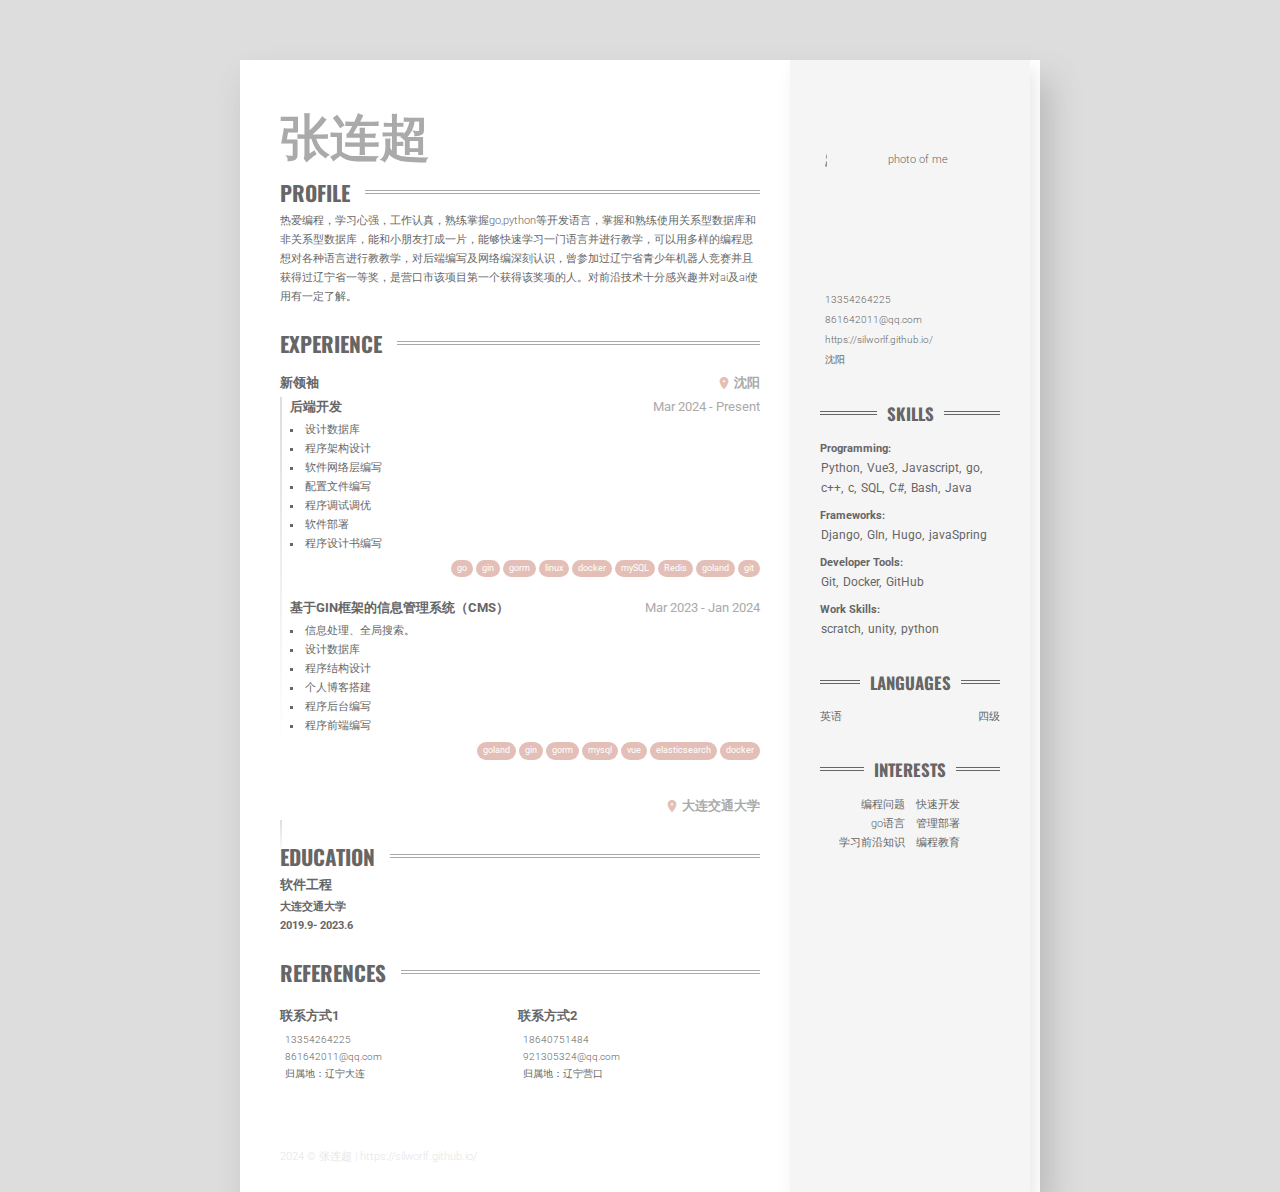
==== index.html @ bc7050de "first commit" ====
<!DOCTYPE html>
<html lang="en">
    

<head>
	<meta name="generator" content="Hugo 0.124.1"><script src="/livereload.js?mindelay=10&amp;v=2&amp;port=1313&amp;path=livereload" data-no-instant defer></script>
    <meta charset="UTF-8">
    <meta name="viewport" content="width=device-width, initial-scale=1.0">
    <title>张连超-个人简历</title>

    <link rel="canonical" href="http://localhost:1313/" />
    <link rel="stylesheet" href="https://fonts.googleapis.com/css?family=Oswald" />
    <link rel="stylesheet" href="https://fonts.googleapis.com/css?family=Roboto" />
    <link rel="stylesheet" href="https://fonts.googleapis.com/icon?family=Material+Icons" />
    <link rel="stylesheet" href="https://cdnjs.cloudflare.com/ajax/libs/font-awesome/5.15.3/css/all.min.css" integrity="sha512-iBBXm8fW90+nuLcSKlbmrPcLa0OT92xO1BIsZ+ywDWZCvqsWgccV3gFoRBv0z+8dLJgyAHIhR35VZc2oM/gI1w==" crossorigin="anonymous" referrerpolicy="no-referrer" />
    <link rel="stylesheet" href="/style.main.min.f174775b41b0ebcec588684bdccc25e85bb943f4d2f6129ee561e5574fb10669.css" integrity="sha256-8XR3W0Gw687FiGhL3Mwl6Fu5Q/TS9hKe5WHlV0&#43;xBmk=" crossorigin="anonymous" media="screen,print" />

    
        <meta property="og:title" content="张连超-个人简历" />
        <meta property="og:url" content="http://localhost:1313/" />
        <meta property="og:type" content="website" />
        
            <meta property="og:image" content="https://s2.loli.net/2024/04/22/ToclrWMjI6Z9UFi.jpg" />
        
        
            <meta property="og:description" content="热爱编程，学习心强，工作认真，熟练掌握go,python等开发语言，掌握和熟练使用关系型数据库和非关系型数据库，能和小朋友打成一片，能够快速学习一门语言并进行教学，可以用多样的编程思想对各种语言进行教教学，对后端编写及网络编深刻认识，曾参加过辽宁省青少年机器人竞赛并且获得过辽宁省一等奖，是营口市该项目第一个获得该奖项的人。对前沿技术十分感兴趣并对ai及ai使用有一定了解。" />
            <meta name="description" content="热爱编程，学习心强，工作认真，熟练掌握go,python等开发语言，掌握和熟练使用关系型数据库和非关系型数据库，能和小朋友打成一片，能够快速学习一门语言并进行教学，可以用多样的编程思想对各种语言进行教教学，对后端编写及网络编深刻认识，曾参加过辽宁省青少年机器人竞赛并且获得过辽宁省一等奖，是营口市该项目第一个获得该奖项的人。对前沿技术十分感兴趣并对ai及ai使用有一定了解。" />
        
    

    
</head>

<body>
    <div class="content">
        
        <div class="content__left">
        
            <h1 class="mainHeading">张连超 <span></span></h1>
            
<div id="profile" class="section">
    <div class="section__heading">
        <h2 class="section__title">Profile</h2>
    </div>
    <div class="section__content">
        <p>热爱编程，学习心强，工作认真，熟练掌握go,python等开发语言，掌握和熟练使用关系型数据库和非关系型数据库，能和小朋友打成一片，能够快速学习一门语言并进行教学，可以用多样的编程思想对各种语言进行教教学，对后端编写及网络编深刻认识，曾参加过辽宁省青少年机器人竞赛并且获得过辽宁省一等奖，是营口市该项目第一个获得该奖项的人。对前沿技术十分感兴趣并对ai及ai使用有一定了解。</p>
    </div>
</div>


            
<div id="experience" class="section">
    <div class="section__heading">
        <h2 class="section__title">Experience</h2>
    </div>
    <div class="section__content">
        <div class="experience">
            
            
            <div class="experience__item">
            
                <div class="experience__header">
                    <h3 class="experience__company">
                        新领袖
                    </h3>
                    <h3 class="experience__place">沈阳</h3>
                </div>
                
                <div class="experience__job">
                    <div class="experience__subheader">
                        <h3 class="experience__position">
                            后端开发
                        </h3>
                        <h3 class="experience__date">Mar 2024 - Present</h3>
                    </div>
                    <ul>
                        
                        <li class="experience__bullet">设计数据库</li>
                        
                        <li class="experience__bullet">程序架构设计</li>
                        
                        <li class="experience__bullet">软件网络层编写</li>
                        
                        <li class="experience__bullet">配置文件编写</li>
                        
                        <li class="experience__bullet">程序调试调优</li>
                        
                        <li class="experience__bullet">软件部署</li>
                        
                        <li class="experience__bullet">程序设计书编写</li>
                        
                    </ul>
                    <div class="experience__badges">
                        <ul>
                            
                            <li class="experience__badge">go</li>
                            
                            <li class="experience__badge">gin</li>
                            
                            <li class="experience__badge">gorm</li>
                            
                            <li class="experience__badge">linux</li>
                            
                            <li class="experience__badge">docker</li>
                            
                            <li class="experience__badge">mySQL</li>
                            
                            <li class="experience__badge">Redis</li>
                            
                            <li class="experience__badge">goland</li>
                            
                            <li class="experience__badge">git</li>
                            
                        </ul>
                    </div>
                </div>
                
                <div class="experience__job">
                    <div class="experience__subheader">
                        <h3 class="experience__position">
                            基于gin框架的信息管理系统（cms）
                        </h3>
                        <h3 class="experience__date">Mar 2023 - Jan 2024</h3>
                    </div>
                    <ul>
                        
                        <li class="experience__bullet">信息处理、全局搜索。</li>
                        
                        <li class="experience__bullet">设计数据库</li>
                        
                        <li class="experience__bullet">程序结构设计</li>
                        
                        <li class="experience__bullet">个人博客搭建</li>
                        
                        <li class="experience__bullet">程序后台编写</li>
                        
                        <li class="experience__bullet">程序前端编写</li>
                        
                    </ul>
                    <div class="experience__badges">
                        <ul>
                            
                            <li class="experience__badge">goland</li>
                            
                            <li class="experience__badge">gin</li>
                            
                            <li class="experience__badge">gorm</li>
                            
                            <li class="experience__badge">mysql</li>
                            
                            <li class="experience__badge">vue</li>
                            
                            <li class="experience__badge">elasticsearch</li>
                            
                            <li class="experience__badge">docker</li>
                            
                        </ul>
                    </div>
                </div>
                
            </div>
            
            
            <div class="experience__item">
            
                <div class="experience__header">
                    <h3 class="experience__company">
                        
                    </h3>
                    <h3 class="experience__place">大连交通大学</h3>
                </div>
                
            </div>
            
        </div>
    </div>
</div>


            
<div id="education" class="section">
    <div class="section__heading">
        <h2 class="section__title">
            Education
        </h2>
    </div>
    <div class="section__content">
        
            <div class="education__item">
                <h3 class="education__title">软件工程</h3>
                <h4 class="education__place">大连交通大学</h4>
                <h4 class="education__date">2019.9- 2023.6</h4>
                <div class="education__description"></div>
            </div>
        
    </div>
</div>


			
<div id="references" class="section">
    <div class="section__heading">
        <h2 class="section__title">References</h2>
    </div>
    <div class="section__content">
        <div class="references">
            
            <div class="references__item">
                <div class="references__person">
                    <div class="references__header">
                        <h3 class="references__name">
                            联系方式1
                        </h3>
                    </div>
                    <div class="references__subheader">
                        <h4 class="references__relation">
                            
                        </h4>
                    </div>
                    
                        <li class="references__contact">
                            <i class="fas fa-phone"></i><span>13354264225</span>
                        </li>
                    
                        <li class="references__contact">
                            <i class="fas fa-envelope"></i><span>861642011@qq.com</span>
                        </li>
                    
                        <li class="references__contact">
                            <i class="fas fa-map-marker-alt"></i><span>归属地：辽宁大连</span>
                        </li>
                    
                </div>
            </div>
            
            <div class="references__item">
                <div class="references__person">
                    <div class="references__header">
                        <h3 class="references__name">
                            联系方式2
                        </h3>
                    </div>
                    <div class="references__subheader">
                        <h4 class="references__relation">
                            
                        </h4>
                    </div>
                    
                        <li class="references__contact">
                            <i class="fas fa-phone"></i><span>18640751484</span>
                        </li>
                    
                        <li class="references__contact">
                            <i class="fas fa-envelope"></i><span>921305324@qq.com</span>
                        </li>
                    
                        <li class="references__contact">
                            <i class="fas fa-map-marker-alt"></i><span>归属地：辽宁营口</span>
                        </li>
                    
                </div>
            </div>
            
        </div>
    </div>
</div>


        </div>
        
        <div class="content__right">
        
            
    <div class="sideSection avatar">
        <div class="avatar__container">
            <img class="avatar__img" src="https://s2.loli.net/2024/04/22/ToclrWMjI6Z9UFi.jpg" alt="photo of me">
        </div>
    </div>

            
<div class="sideSection contact">
    <ul>
        
        <li class="contact__item">
            <i class="fas fa-phone"></i><span>13354264225</span>
        </li>
        
        <li class="contact__item">
            <i class="fas fa-envelope"></i><span>861642011@qq.com</span>
        </li>
        
        <li class="contact__item">
            <i class="fas fa-globe"></i><span>https://silworlf.github.io/</span>
        </li>
        
        <li class="contact__item">
            <i class="fas fa-map-marker-alt"></i><span>沈阳</span>
        </li>
        
    </ul>
</div>


            
<div class="sideSection">
    <div class="sideSection__heading">
        <h2 class="sideSection__title">Skills</h2>
    </div>
    <div class="sideSection__content">
        <ul class="skills">
            <li>
                
                <ul class="skills__group">
                    <span>Programming</span>
                    <br>
                    
                    <li>Python</li>
                    
                    <li>Vue3</li>
                    
                    <li>Javascript</li>
                    
                    <li>go</li>
                    
                    <li>c++</li>
                    
                    <li>c</li>
                    
                    <li>SQL</li>
                    
                    <li>C#</li>
                    
                    <li>Bash</li>
                    
                    <li>Java</li>
                    
                </ul>
                
                <ul class="skills__group">
                    <span>Frameworks</span>
                    <br>
                    
                    <li>Django</li>
                    
                    <li>GIn</li>
                    
                    <li>Hugo</li>
                    
                    <li>javaSpring</li>
                    
                </ul>
                
                <ul class="skills__group">
                    <span>Developer Tools</span>
                    <br>
                    
                    <li>Git</li>
                    
                    <li>Docker</li>
                    
                    <li>GitHub</li>
                    
                </ul>
                
                <ul class="skills__group">
                    <span>Work Skills</span>
                    <br>
                    
                    <li>scratch</li>
                    
                    <li>unity</li>
                    
                    <li>python</li>
                    
                </ul>
                
            </li>
        </ul>
    </div>
</div>


            
<div class="sideSection">
    <div class="sideSection__heading">
        <h2 class="sideSection__title">Languages</h2>
    </div>
    <div class="sideSection__content">
        <ul class="language">
            
            <li class="language__item">
                <div class="language__name">英语</div>
                <div class="language__level">四级</div>
            </li>
            
        </ul>
    </div>
</div>


            

            
<div class="sideSection">
    <div class="sideSection__heading">
        <h2 class="sideSection__title">Interests</h2>
    </div>
    <div class="sideSection__content">
        <ul class="interests">
            
            <li class="interests__item">编程问题</li>
            
            <li class="interests__item">go语言</li>
            
            <li class="interests__item">学习前沿知识</li>
            
            <li class="interests__item">快速开发</li>
            
            <li class="interests__item">管理部署</li>
            
            <li class="interests__item">编程教育</li>
            
        </ul>
    </div>
</div>


        </div>
    </div>
</body>
</html>
---- style.main.min.f174775b41b0ebcec588684bdccc25e85bb943f4d2f6129ee561e5574fb10669.css ----
@charset "UTF-8";.content{position:absolute;overflow:hidden}.content__left{float:left;width:56rem;height:100%;padding:3rem 4rem}@media screen{.content__left::after{content:'2024 © 张连超   |   https://silworlf.github.io/';height:4rem;width:100%;position:absolute;bottom:.5rem;color:#e6e6e6}}.content__right{position:absolute;float:right;width:24rem;background-color:#f5f5f5;color:#666;height:100%;padding:2rem 3rem;right:1rem;-webkit-box-shadow:.5rem 1rem 1.5rem rgba(102,102,102,.15);-moz-box-shadow:.5rem 1rem 1.5rem rgba(102,102,102,.15);box-shadow:.5rem 1rem 1.5rem rgba(102,102,102,.15)}.content__swapped__left{float:right}.content__swapped__right{float:left;left:1rem}*,*::after,*::before{margin:0;padding:0;box-sizing:inherit}html{font-size:62.5%;background-color:#ddd}@media print{html{background-color:#fff}}.content{width:80rem;min-height:113.16129036rem;background-color:#fff}@media screen and (min-width:60rem){.content{margin:6rem 0;-webkit-box-shadow:1rem 2rem 3rem rgba(102,102,102,.3);-moz-box-shadow:1rem 2rem 3rem rgba(102,102,102,.3);box-shadow:1rem 2rem 3rem rgba(102,102,102,.3);position:absolute;left:50%;transform:translateX(-50%)}}@media print{.content{margin:0;height:113.16129036rem}}body{box-sizing:border-box;margin:0}@media print{@page{margin:0;size:A4}}::selection{color:#fff;background-color:rgba(213,158,147,.6)}body{font-family:roboto,sans-serif;font-weight:300;line-height:1.7;font-size:1.12rem;color:#666}.mainHeading{text-transform:uppercase;font-size:5rem;color:#aaa}.mainHeading span{color:#e3bfb8}.section__title{font-size:2.1rem;color:#666}h1,h2{text-transform:uppercase;font-family:oswald,sans-serif}.section{display:block;margin-bottom:2rem}.section__heading{width:100%;overflow:hidden}.section__title{position:relative}.section__title::after{content:'';position:absolute;border-top:1px solid;border-bottom:1px solid;border-color:#aaa;width:50rem;height:4px;margin-left:1.5rem;margin-top:1.5rem;transition:all .5s ease-in-out}.section__title:hover::after{border-color:#e3bfb8}.sideSection{display:block;margin-bottom:3rem}@media print{.sideSection{page-break-inside:avoid}}.sideSection__heading{width:100%;overflow:hidden;text-align:center;margin-bottom:1rem;color:#666}.sideSection__title{position:relative}.sideSection__title::after,.sideSection__title::before{content:'';position:absolute;border-top:1px solid #666;border-bottom:1px solid #666;width:10rem;height:4px;margin-top:1.1rem}.sideSection__title::after{margin-left:1rem}.sideSection__title::before{margin-left:-11rem}.sideSection li{list-style:none}.experience__extra_padding{padding-top:4rem!important}.experience__item{display:block;position:relative;margin-bottom:10px;margin-top:10px}@media print{.experience__item{page-break-inside:avoid}}.experience__item:not(:first-child){padding-top:1.5rem}.experience__item::before{content:"";height:90%;width:1.5px;position:absolute;background:linear-gradient(#ddd,rgba(255,255,255,0));margin-top:25px}.experience__header,.experience__subheader{display:flex;width:100%;height:2.4rem}.experience__job{position:relative;transition:transform .2s cubic-bezier(.63,.21,.76,1.58);margin-bottom:2rem}.experience__job:hover{transform:translateX(.5rem)}.experience__company,.experience__position{text-align:left;width:70%;float:left}.experience__company{color:#666}.experience__position{text-transform:uppercase;font-size:1.3rem;color:#666;margin-left:1rem}.experience__date,.experience__place{float:right;text-align:right;width:30%;color:#aaa}.experience__date{font-weight:400}.experience__place::before{font-family:material icons;color:#e3bfb8;font-size:1.4rem;content:'place';display:inline-block;padding-right:3px;vertical-align:middle;font-weight:900}.experience__bullet{list-style:square inside;margin-left:1rem}.experience__badges{display:block;text-align:right;margin-top:.5rem;margin-bottom:.5rem}.experience__badge{font-size:.9rem;font-weight:400;display:inline-block;background-color:#e3bfb8;color:#fff;border-radius:1rem;padding:.1rem .6rem}@media print{.education__item{page-break-inside:avoid}}.references__item{display:inline-block;min-width:49%}@media print{.references__item{page-break-inside:avoid}}.references__item:not(:first-child){padding-top:1.5rem}.references__header,.references__subheader{display:block;width:100%}.references__subheader{margin-bottom:.5rem}.references__person{position:relative;transition:transform .2s cubic-bezier(.63,.21,.76,1.58)}.references__person:hover{transform:translateX(.5rem)}.references__name,.references__relation{text-align:left;width:100%;color:#666}.references__contact{position:relative;font-size:1rem}.references__contact>i{background-color:#e3bfb8;color:#fff;font-size:1rem;text-align:center;border-radius:50%;padding-top:.5rem;width:2rem;height:2rem;margin-right:.5rem;margin-bottom:.5rem}.references__contact>span{position:absolute;top:50%;transform:translateY(-50%);min-height:1.5rem;line-height:1.2rem}.references li{list-style:none}.contact{line-height:2rem}.contact__item{position:relative;font-size:1rem}.contact__item>i{background-color:#e3bfb8;color:#fff;font-size:1rem;text-align:center;border-radius:50%;padding-top:.5rem;width:2rem;height:2rem;margin-right:.5rem;margin-bottom:.5rem}.contact__item>span{position:absolute;top:50%;transform:translateY(-50%)}.contact__link{text-decoration:none;color:#666}.avatar{width:100%;height:18rem;position:relative;overflow:hidden}.avatar__container{position:absolute;left:50%;transform:translateX(-50%);width:100%;clip-path:circle(50% at 50% 56%);height:16rem;text-align:center;transition:all .3s cubic-bezier(.63,.21,.76,1.58)}.avatar__container:hover{width:110%}.avatar__img{object-fit:cover;width:110%;transition:all .3s cubic-bezier(.63,.21,.76,1.58);position:absolute;top:50%;left:50%;transform:translateX(-50%)translateY(-50%)}.avatar__img:hover{width:105%}.skills__group{margin-bottom:.8rem}.skills__group span{font-weight:700;display:inline-block}.skills__group span::after{content:":"}.skills__group span:hover~li{background-color:#e3bfb8;color:#fff}.skills__group li{display:inline-block;font-size:105%;font-weight:400;transition:all .2s ease-in-out;padding:0 1px;border-radius:2px}.skills__group li:not(:last-child)::after{content:", "}.skills__group li:hover{background-color:#e3bfb8;color:#fff}.language__item{display:table;width:100%}.language__name,.language__level{display:table-cell;width:50%}.language__level{text-align:right}.interests{display:block;-moz-column-count:2;column-count:2;width:100%;text-align:right}@media print{.interests{page-break-inside:avoid}}.interests__item:nth-child(n+4){text-align:left}.pageNotFound{padding-top:8rem;position:absolute;left:50%;transform:translateX(-50%)}.pageNotFound__text{padding-top:3rem}
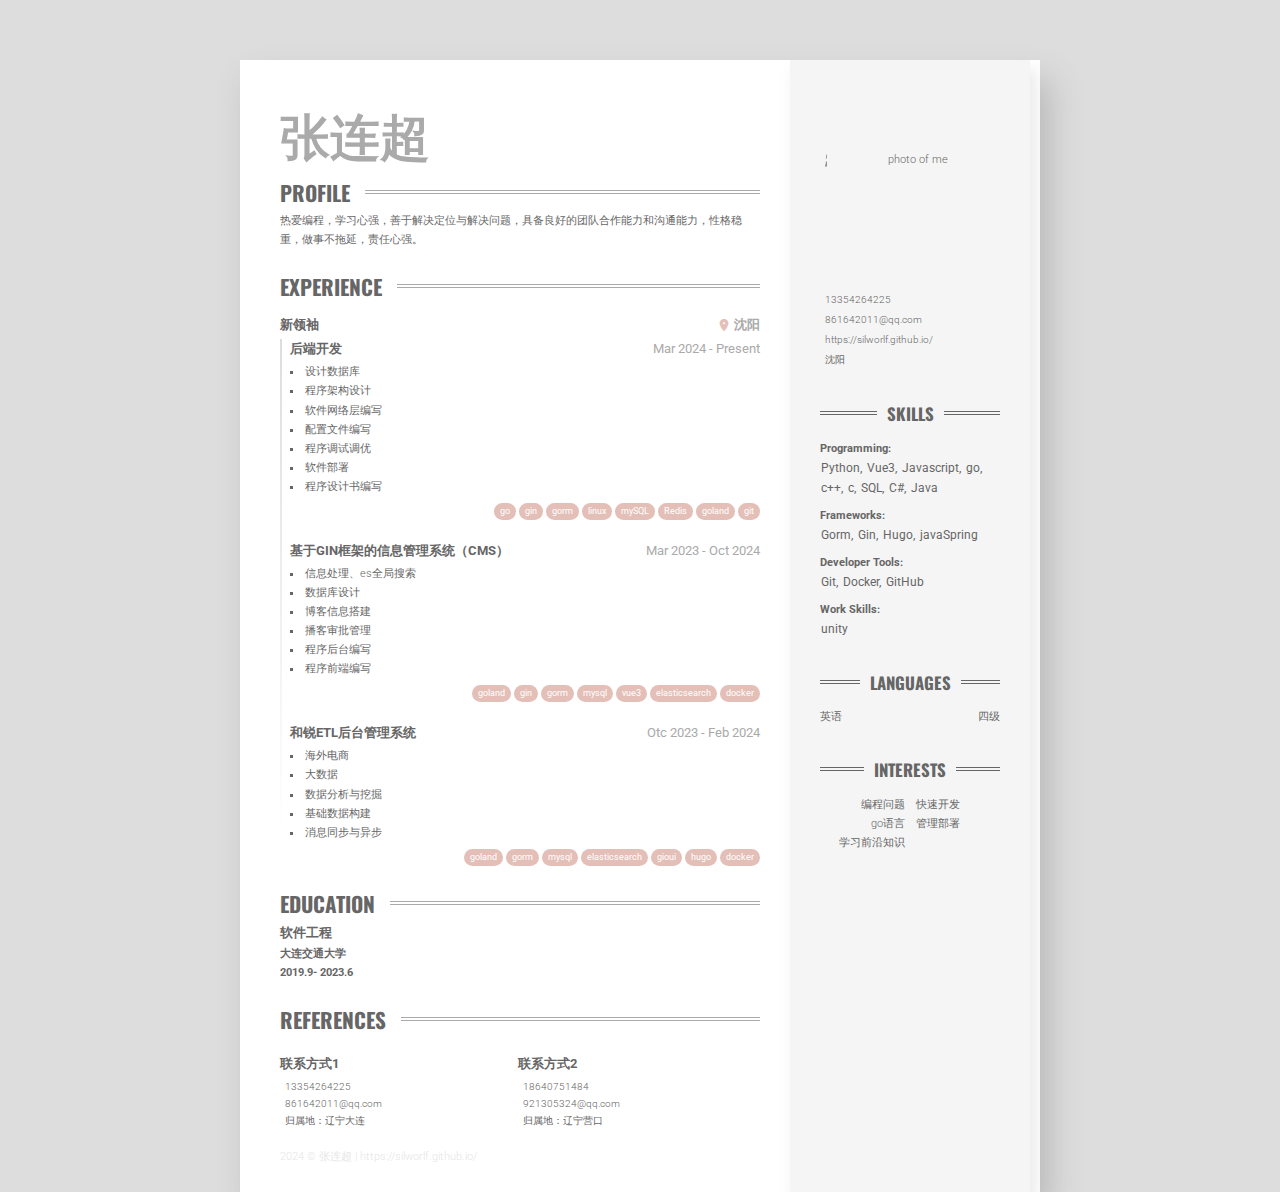
==== commit 07d83e61: "6.3" ====
--- a/index.html
+++ b/index.html
@@ -10,7 +10,7 @@
     <meta name="viewport" content="width=device-width, initial-scale=1.0">
     <title>张连超-个人简历</title>
 
-    <link rel="canonical" href="http://localhost:1313/" />
+    <link rel="canonical" href="//localhost:1313/" />
     <link rel="stylesheet" href="https://fonts.googleapis.com/css?family=Oswald" />
     <link rel="stylesheet" href="https://fonts.googleapis.com/css?family=Roboto" />
     <link rel="stylesheet" href="https://fonts.googleapis.com/icon?family=Material+Icons" />
@@ -19,14 +19,14 @@
 
     
         <meta property="og:title" content="张连超-个人简历" />
-        <meta property="og:url" content="http://localhost:1313/" />
+        <meta property="og:url" content="//localhost:1313/" />
         <meta property="og:type" content="website" />
         
             <meta property="og:image" content="https://s2.loli.net/2024/04/22/ToclrWMjI6Z9UFi.jpg" />
         
         
-            <meta property="og:description" content="热爱编程，学习心强，工作认真，熟练掌握go,python等开发语言，掌握和熟练使用关系型数据库和非关系型数据库，能和小朋友打成一片，能够快速学习一门语言并进行教学，可以用多样的编程思想对各种语言进行教教学，对后端编写及网络编深刻认识，曾参加过辽宁省青少年机器人竞赛并且获得过辽宁省一等奖，是营口市该项目第一个获得该奖项的人。对前沿技术十分感兴趣并对ai及ai使用有一定了解。" />
-            <meta name="description" content="热爱编程，学习心强，工作认真，熟练掌握go,python等开发语言，掌握和熟练使用关系型数据库和非关系型数据库，能和小朋友打成一片，能够快速学习一门语言并进行教学，可以用多样的编程思想对各种语言进行教教学，对后端编写及网络编深刻认识，曾参加过辽宁省青少年机器人竞赛并且获得过辽宁省一等奖，是营口市该项目第一个获得该奖项的人。对前沿技术十分感兴趣并对ai及ai使用有一定了解。" />
+            <meta property="og:description" content="热爱编程，学习心强，善于解决定位与解决问题，具备良好的团队合作能力和沟通能力，性格稳重，做事不拖延，责任心强。" />
+            <meta name="description" content="热爱编程，学习心强，善于解决定位与解决问题，具备良好的团队合作能力和沟通能力，性格稳重，做事不拖延，责任心强。" />
         
     
 
@@ -45,7 +45,7 @@
         <h2 class="section__title">Profile</h2>
     </div>
     <div class="section__content">
-        <p>热爱编程，学习心强，工作认真，熟练掌握go,python等开发语言，掌握和熟练使用关系型数据库和非关系型数据库，能和小朋友打成一片，能够快速学习一门语言并进行教学，可以用多样的编程思想对各种语言进行教教学，对后端编写及网络编深刻认识，曾参加过辽宁省青少年机器人竞赛并且获得过辽宁省一等奖，是营口市该项目第一个获得该奖项的人。对前沿技术十分感兴趣并对ai及ai使用有一定了解。</p>
+        <p>热爱编程，学习心强，善于解决定位与解决问题，具备良好的团队合作能力和沟通能力，性格稳重，做事不拖延，责任心强。</p>
     </div>
 </div>
 
@@ -103,8 +103,6 @@
                             
                             <li class="experience__badge">linux</li>
                             
-                            <li class="experience__badge">docker</li>
-                            
                             <li class="experience__badge">mySQL</li>
                             
                             <li class="experience__badge">Redis</li>
@@ -122,17 +120,17 @@
                         <h3 class="experience__position">
                             基于gin框架的信息管理系统（cms）
                         </h3>
-                        <h3 class="experience__date">Mar 2023 - Jan 2024</h3>
+                        <h3 class="experience__date">Mar 2023 - Oct 2024</h3>
                     </div>
                     <ul>
                         
-                        <li class="experience__bullet">信息处理、全局搜索。</li>
-                        
-                        <li class="experience__bullet">设计数据库</li>
-                        
-                        <li class="experience__bullet">程序结构设计</li>
-                        
-                        <li class="experience__bullet">个人博客搭建</li>
+                        <li class="experience__bullet">信息处理、es全局搜索</li>
+                        
+                        <li class="experience__bullet">数据库设计</li>
+                        
+                        <li class="experience__bullet">博客信息搭建</li>
+                        
+                        <li class="experience__bullet">播客审批管理</li>
                         
                         <li class="experience__bullet">程序后台编写</li>
                         
@@ -150,7 +148,7 @@
                             
                             <li class="experience__badge">mysql</li>
                             
-                            <li class="experience__badge">vue</li>
+                            <li class="experience__badge">vue3</li>
                             
                             <li class="experience__badge">elasticsearch</li>
                             
@@ -160,16 +158,45 @@
                     </div>
                 </div>
                 
-            </div>
-            
-            
-            <div class="experience__item">
-            
-                <div class="experience__header">
-                    <h3 class="experience__company">
-                        
-                    </h3>
-                    <h3 class="experience__place">大连交通大学</h3>
+                <div class="experience__job">
+                    <div class="experience__subheader">
+                        <h3 class="experience__position">
+                            和锐etl后台管理系统
+                        </h3>
+                        <h3 class="experience__date">Otc 2023 - Feb 2024</h3>
+                    </div>
+                    <ul>
+                        
+                        <li class="experience__bullet">海外电商</li>
+                        
+                        <li class="experience__bullet">大数据</li>
+                        
+                        <li class="experience__bullet">数据分析与挖掘</li>
+                        
+                        <li class="experience__bullet">基础数据构建</li>
+                        
+                        <li class="experience__bullet">消息同步与异步</li>
+                        
+                    </ul>
+                    <div class="experience__badges">
+                        <ul>
+                            
+                            <li class="experience__badge">goland</li>
+                            
+                            <li class="experience__badge">gorm</li>
+                            
+                            <li class="experience__badge">mysql</li>
+                            
+                            <li class="experience__badge">elasticsearch</li>
+                            
+                            <li class="experience__badge">gioui</li>
+                            
+                            <li class="experience__badge">hugo</li>
+                            
+                            <li class="experience__badge">docker</li>
+                            
+                        </ul>
+                    </div>
                 </div>
                 
             </div>
@@ -332,8 +359,6 @@
                     
                     <li>C#</li>
                     
-                    <li>Bash</li>
-                    
                     <li>Java</li>
                     
                 </ul>
@@ -342,9 +367,9 @@
                     <span>Frameworks</span>
                     <br>
                     
-                    <li>Django</li>
-                    
-                    <li>GIn</li>
+                    <li>Gorm</li>
+                    
+                    <li>Gin</li>
                     
                     <li>Hugo</li>
                     
@@ -368,11 +393,7 @@
                     <span>Work Skills</span>
                     <br>
                     
-                    <li>scratch</li>
-                    
                     <li>unity</li>
-                    
-                    <li>python</li>
                     
                 </ul>
                 
@@ -420,8 +441,6 @@
             
             <li class="interests__item">管理部署</li>
             
-            <li class="interests__item">编程教育</li>
-            
         </ul>
     </div>
 </div>
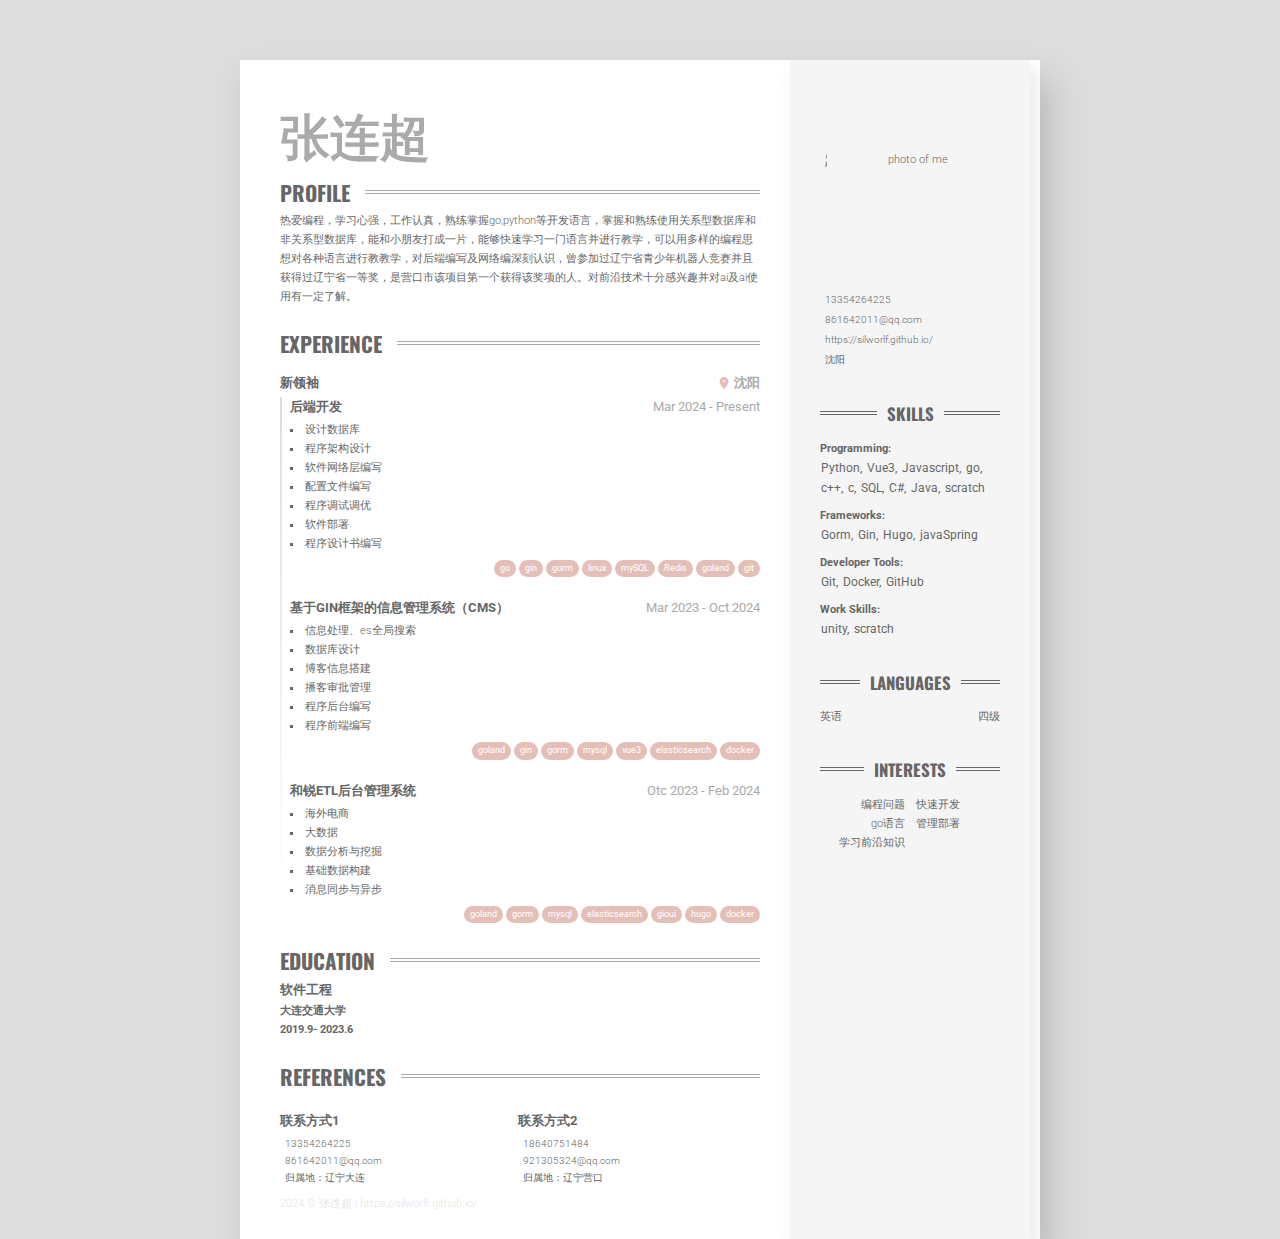
==== commit cd180cc7: "upd" ====
--- a/index.html
+++ b/index.html
@@ -25,8 +25,8 @@
             <meta property="og:image" content="https://s2.loli.net/2024/04/22/ToclrWMjI6Z9UFi.jpg" />
         
         
-            <meta property="og:description" content="热爱编程，学习心强，善于解决定位与解决问题，具备良好的团队合作能力和沟通能力，性格稳重，做事不拖延，责任心强。" />
-            <meta name="description" content="热爱编程，学习心强，善于解决定位与解决问题，具备良好的团队合作能力和沟通能力，性格稳重，做事不拖延，责任心强。" />
+            <meta property="og:description" content="热爱编程，学习心强，工作认真，熟练掌握go,python等开发语言，掌握和熟练使用关系型数据库和非关系型数据库，能和小朋友打成一片，能够快速学习一门语言并进行教学，可以用多样的编程思想对各种语言进行教教学，对后端编写及网络编深刻认识，曾参加过辽宁省青少年机器人竞赛并且获得过辽宁省一等奖，是营口市该项目第一个获得该奖项的人。对前沿技术十分感兴趣并对ai及ai使用有一定了解。" />
+            <meta name="description" content="热爱编程，学习心强，工作认真，熟练掌握go,python等开发语言，掌握和熟练使用关系型数据库和非关系型数据库，能和小朋友打成一片，能够快速学习一门语言并进行教学，可以用多样的编程思想对各种语言进行教教学，对后端编写及网络编深刻认识，曾参加过辽宁省青少年机器人竞赛并且获得过辽宁省一等奖，是营口市该项目第一个获得该奖项的人。对前沿技术十分感兴趣并对ai及ai使用有一定了解。" />
         
     
 
@@ -45,7 +45,7 @@
         <h2 class="section__title">Profile</h2>
     </div>
     <div class="section__content">
-        <p>热爱编程，学习心强，善于解决定位与解决问题，具备良好的团队合作能力和沟通能力，性格稳重，做事不拖延，责任心强。</p>
+        <p>热爱编程，学习心强，工作认真，熟练掌握go,python等开发语言，掌握和熟练使用关系型数据库和非关系型数据库，能和小朋友打成一片，能够快速学习一门语言并进行教学，可以用多样的编程思想对各种语言进行教教学，对后端编写及网络编深刻认识，曾参加过辽宁省青少年机器人竞赛并且获得过辽宁省一等奖，是营口市该项目第一个获得该奖项的人。对前沿技术十分感兴趣并对ai及ai使用有一定了解。</p>
     </div>
 </div>
 
@@ -361,6 +361,8 @@
                     
                     <li>Java</li>
                     
+                    <li>scratch</li>
+                    
                 </ul>
                 
                 <ul class="skills__group">
@@ -394,6 +396,8 @@
                     <br>
                     
                     <li>unity</li>
+                    
+                    <li>scratch</li>
                     
                 </ul>
                 
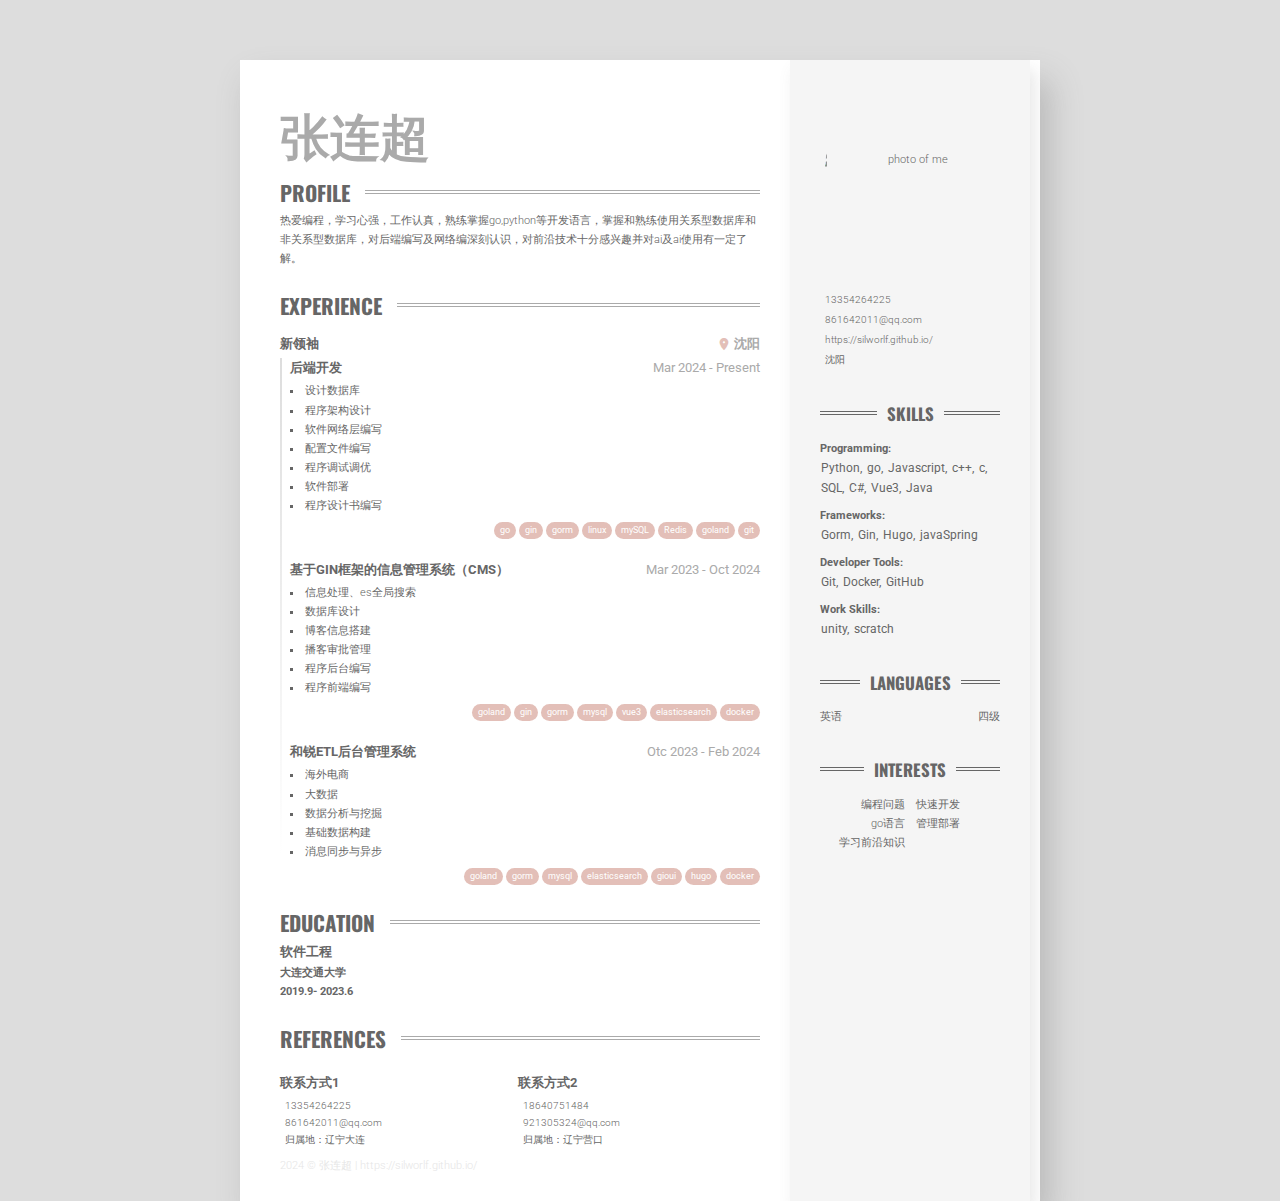
==== commit e55af809: "Update index.html" ====
--- a/index.html
+++ b/index.html
@@ -25,8 +25,8 @@
             <meta property="og:image" content="https://s2.loli.net/2024/04/22/ToclrWMjI6Z9UFi.jpg" />
         
         
-            <meta property="og:description" content="热爱编程，学习心强，工作认真，熟练掌握go,python等开发语言，掌握和熟练使用关系型数据库和非关系型数据库，能和小朋友打成一片，能够快速学习一门语言并进行教学，可以用多样的编程思想对各种语言进行教教学，对后端编写及网络编深刻认识，曾参加过辽宁省青少年机器人竞赛并且获得过辽宁省一等奖，是营口市该项目第一个获得该奖项的人。对前沿技术十分感兴趣并对ai及ai使用有一定了解。" />
-            <meta name="description" content="热爱编程，学习心强，工作认真，熟练掌握go,python等开发语言，掌握和熟练使用关系型数据库和非关系型数据库，能和小朋友打成一片，能够快速学习一门语言并进行教学，可以用多样的编程思想对各种语言进行教教学，对后端编写及网络编深刻认识，曾参加过辽宁省青少年机器人竞赛并且获得过辽宁省一等奖，是营口市该项目第一个获得该奖项的人。对前沿技术十分感兴趣并对ai及ai使用有一定了解。" />
+            <meta property="og:description" content="热爱编程，学习心强，工作认真，熟练掌握go,python等开发语言，掌握和熟练使用关系型数据库和非关系型数据库，对后端编写及网络编深刻认识，对前沿技术十分感兴趣并对ai及ai使用有一定了解。" />
+            <meta name="description" content="热爱编程，学习心强，工作认真，熟练掌握go,python等开发语言，掌握和熟练使用关系型数据库和非关系型数据库，对后端编写及网络编深刻认识，对前沿技术十分感兴趣并对ai及ai使用有一定了解。" />
         
     
 
@@ -45,7 +45,7 @@
         <h2 class="section__title">Profile</h2>
     </div>
     <div class="section__content">
-        <p>热爱编程，学习心强，工作认真，熟练掌握go,python等开发语言，掌握和熟练使用关系型数据库和非关系型数据库，能和小朋友打成一片，能够快速学习一门语言并进行教学，可以用多样的编程思想对各种语言进行教教学，对后端编写及网络编深刻认识，曾参加过辽宁省青少年机器人竞赛并且获得过辽宁省一等奖，是营口市该项目第一个获得该奖项的人。对前沿技术十分感兴趣并对ai及ai使用有一定了解。</p>
+        <p>热爱编程，学习心强，工作认真，熟练掌握go,python等开发语言，掌握和熟练使用关系型数据库和非关系型数据库，对后端编写及网络编深刻认识，对前沿技术十分感兴趣并对ai及ai使用有一定了解。</p>
     </div>
 </div>
 
@@ -345,23 +345,21 @@
                     
                     <li>Python</li>
                     
+                    <li>go</li>
+                    
+                    <li>Javascript</li>
+                    
+                    <li>c++</li>
+                    
+                    <li>c</li>
+                    
+                    <li>SQL</li>
+                    
+                    <li>C#</li>
+                    
                     <li>Vue3</li>
                     
-                    <li>Javascript</li>
-                    
-                    <li>go</li>
-                    
-                    <li>c++</li>
-                    
-                    <li>c</li>
-                    
-                    <li>SQL</li>
-                    
-                    <li>C#</li>
-                    
                     <li>Java</li>
-                    
-                    <li>scratch</li>
                     
                 </ul>
                 
